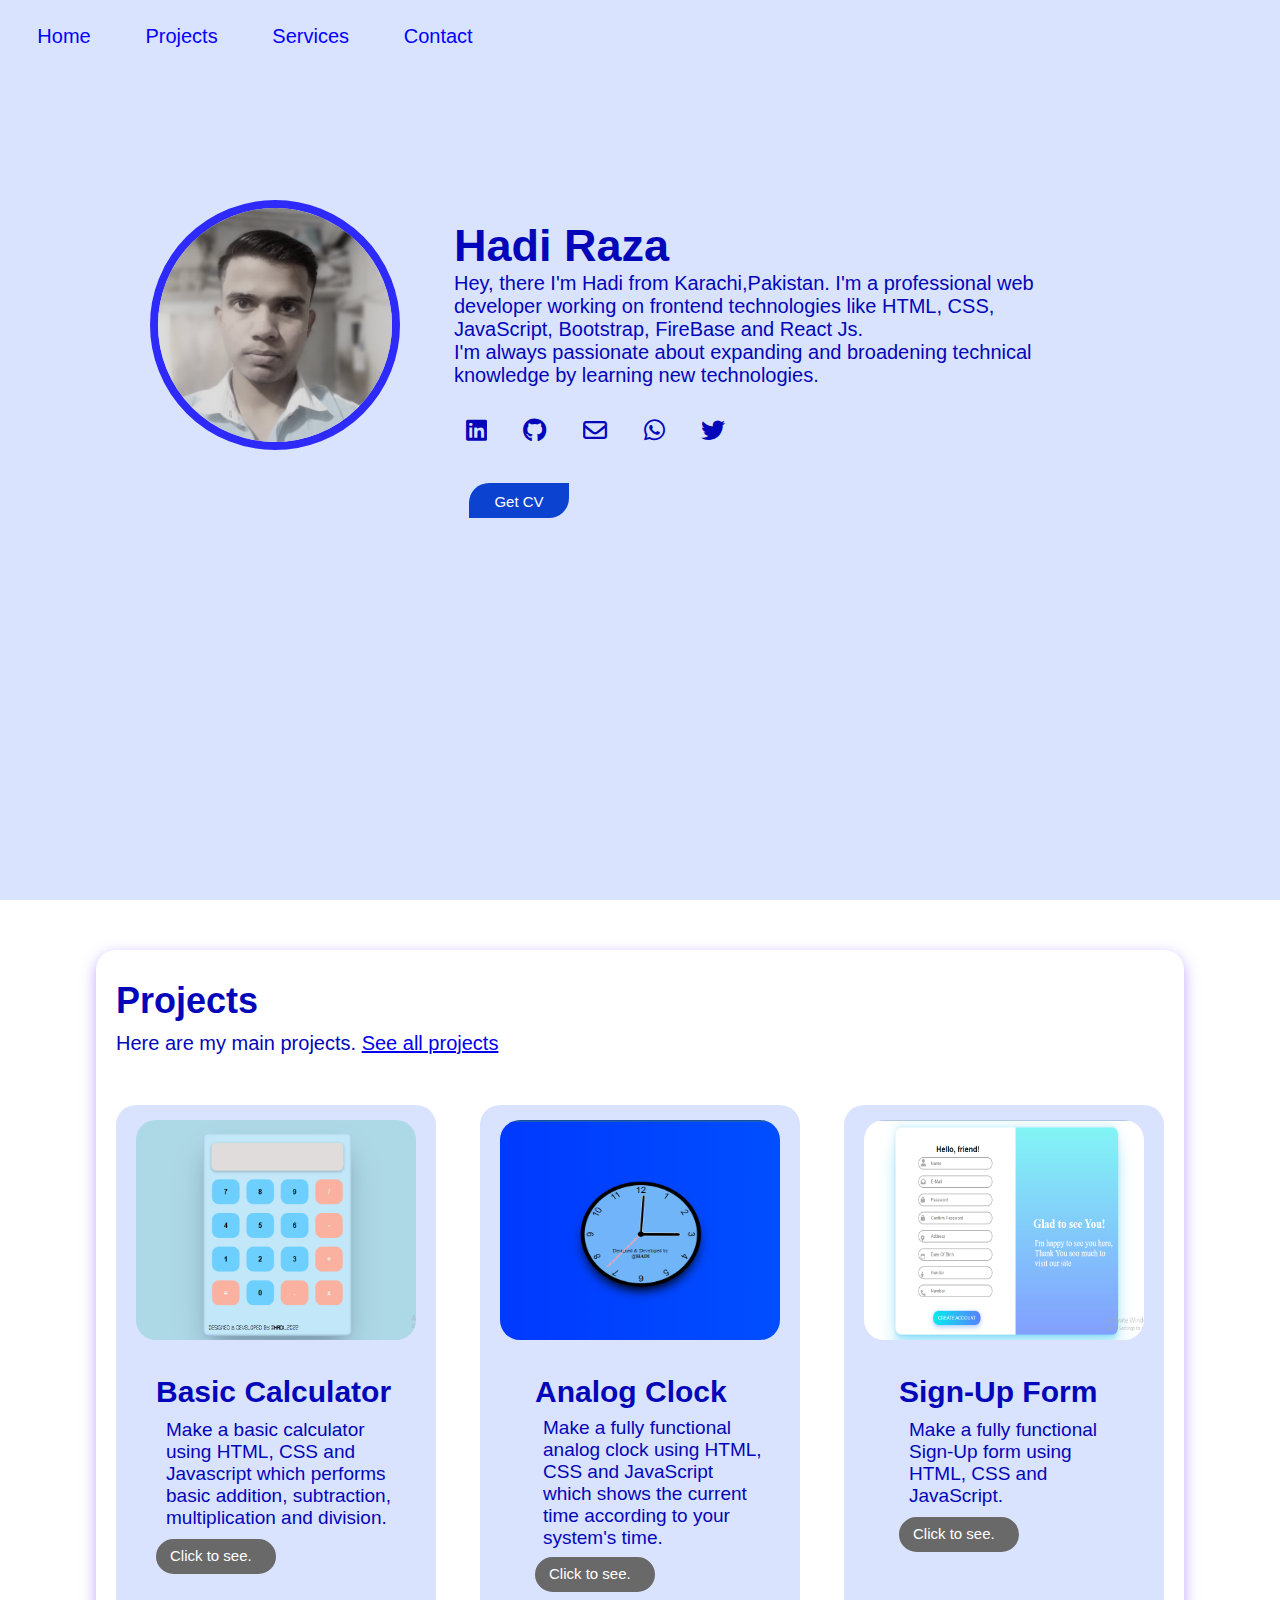
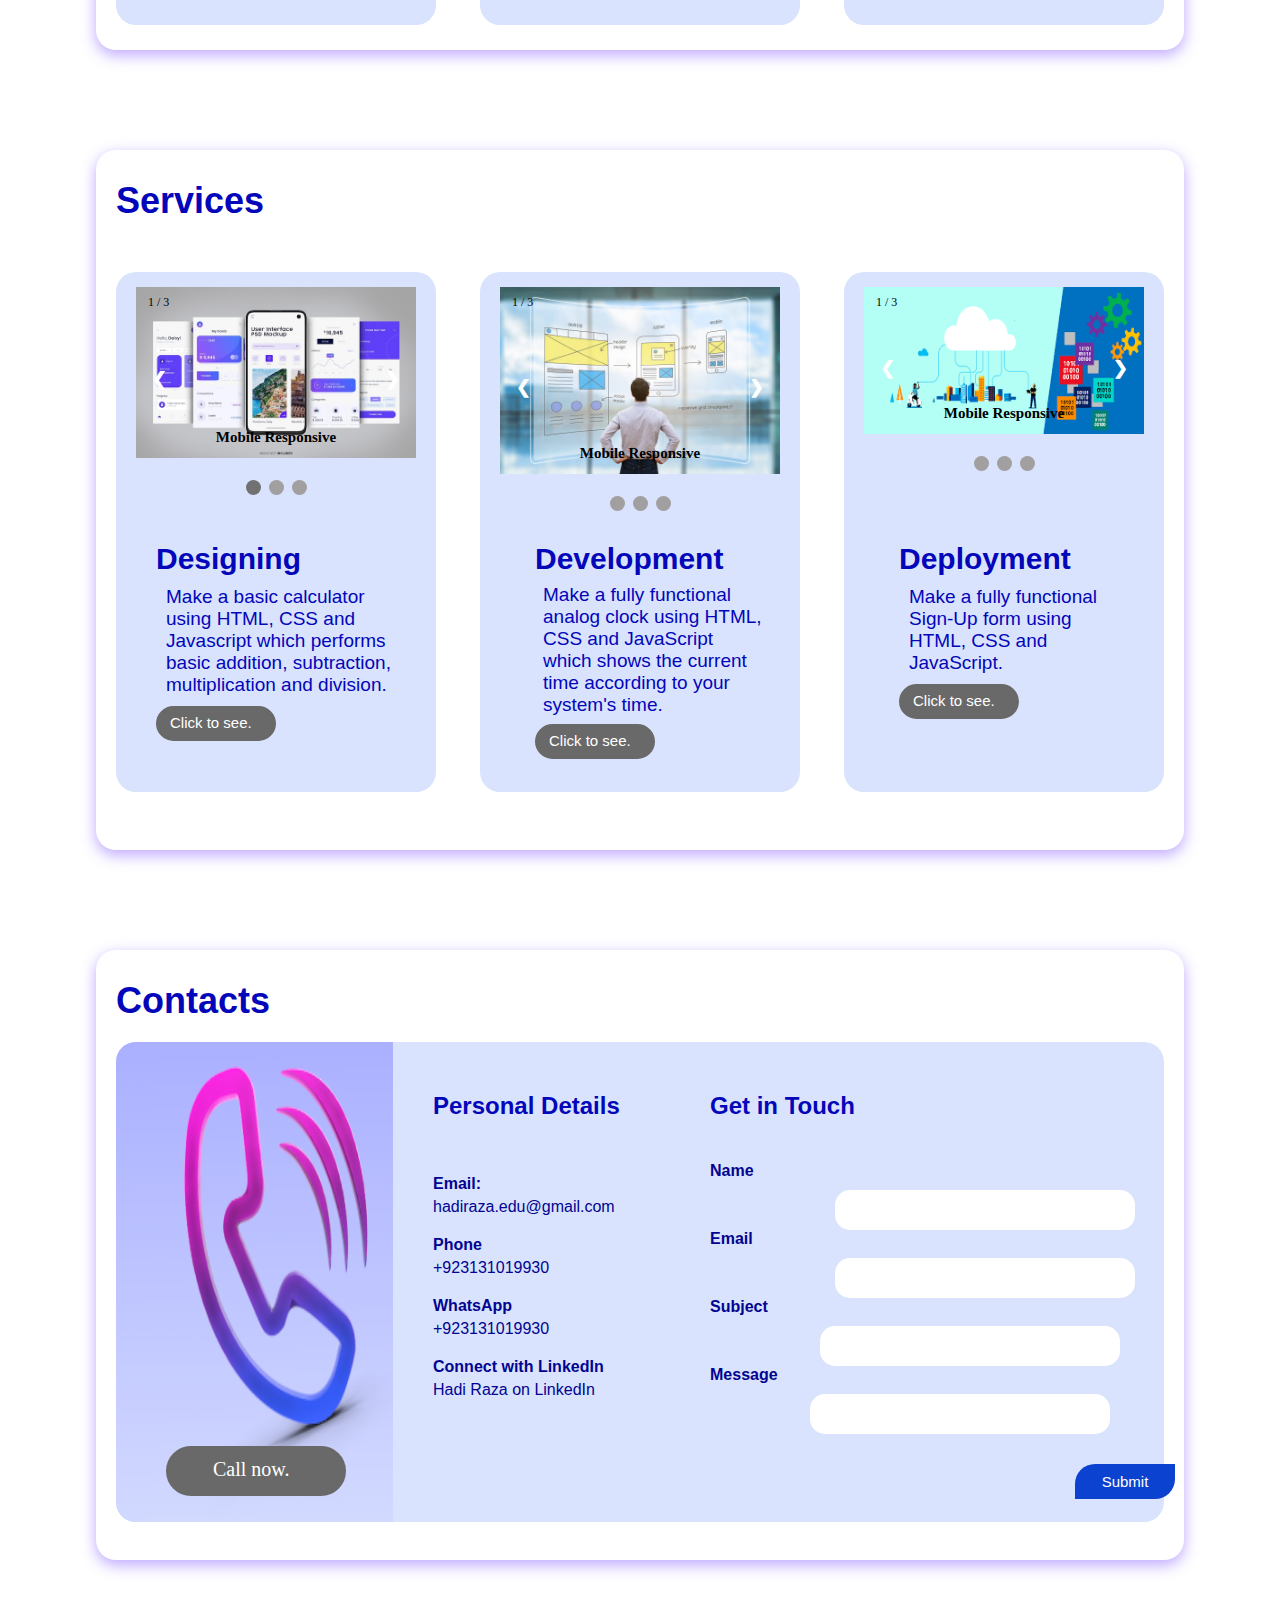
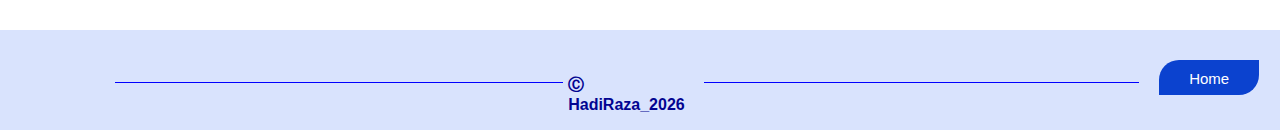
==== My/index.html @ 9b7e990f "Add files via upload" ====
<!DOCTYPE html>
<html lang="en">
<head>
    <meta charset="UTF-8">
    <meta http-equiv="X-UA-Compatible" content="IE=edge">
    <meta name="viewport" content="width=device-width, initial-scale=1.0">
    <title>HadiRaza-Portfolio</title>
    <link rel="icon" type="image/x-icon" href="html css js files/FavIcon.png">
    <link rel="stylesheet" href="html css js files/style.css">
    <link rel="stylesheet" href="css/all.css">
</head>
<body>
<!--------------------------------------------------   FRONT PAGE DETAILS SECTION STARTS   -------------------------------------------------> 
    <div class="container1" id="topp">
        <div class="sub-container1">
            <a href="#name">Home</a>
            <a href="#projects">Projects</a>
            <a href="#services">Services</a>
            <a href="#contacts">Contact</a>
        </div>
        <div class="sub-container2">
            <div id="img"><img src="html css js files/HadiRaza-ProfilePhoto.png" alt="Profile Photo" width="250px" height="250px" id="image"></div>
            <div id="about">
                <h1 id="name">Hadi Raza</h1>
                <p>Hey, there I'm Hadi from Karachi,Pakistan. I'm a professional web developer working on frontend technologies like HTML, CSS, JavaScript, Bootstrap, FireBase and React Js.<br> I'm always passionate about expanding and broadening technical knowledge by learning new technologies.</p>
                <div class="icons">
                    <a href="https://www.linkedin.com/in/hadiraza04/" target="_blank"><i class="fa-brands fa-linkedin"></i></a>
                    <a href="https://www.github.com/HadiRaza04/" target="_blank"><i class="fa-brands fa-github"></i></a>
                    <a href="mailto:hadiraza.edu@gmail.com" target="_blank"><i class="fa-regular fa-envelope"></i></a>
                    <a href="https://Wa.me/+923131019930" target="_blank"><i class="fa-brands fa-whatsapp"></i></a>
                    <a href="https://twitter.com/HadiRaza04" target="_blank"><i class="fa-brands fa-twitter"></i></a>
                    <a href="html css js files/Profile.pdf" target="_blank"  class="font1">Get CV</a>
                </div>
            </div>
        </div>
    </div>
<!----------------------------------------------------   FRONT PAGE DETAILS SECTION ENDS   -------------------------------------------------->     
<!----------------------------------------------------   PROJECTS DETAILS SECTION STARTS   -------------------------------------------------->     
    <div class="container2">
        <div class="sub-container3">
            <h1 id="projects">Projects</h1>
            <p>Here are my main projects. <a href="https://hadiraza-allprojects.netlify.app/" target="_blank">See all projects</a></p>
            <div class="sub-container4">
                <div class="sub-div1">
                    <div class="image"><img src="project/1.png" alt="Simple Calculator"></div>
                    <div class="para">
                        <h1>Basic Calculator</h1>
                        <p>Make a basic calculator using HTML, CSS and Javascript which performs basic addition, subtraction, multiplication and division.</p>
                        <a href="https://calculator-basic-with-ui.netlify.app/" target="_blank">Click to see.</a>
                    </div>
                </div>
                <div class="sub-div2">
                    <div class="image"><img src="project/2.png" alt="Analog Clock"></div>
                    <div class="para">
                        <h1>Analog Clock</h1>
                        <p>Make a fully functional analog clock using HTML, CSS and JavaScript which shows the current time according to your system's time.</p>
                        <a href="https://analog-clock-with-ui.netlify.app/" target="_blank">Click to see.</a>
                    </div>
                </div>
                <div class="sub-div3">
                    <div class="image"><img src="project/3.png" alt="Sign-Up Form"></div>
                    <div class="para">
                        <h1>Sign-Up Form</h1>
                        <p>Make a fully functional Sign-Up form using HTML, CSS and JavaScript.</p>
                        <a href="https://signup-com.netlify.app/" target="_blank">Click to see.</a>
                    </div>
                </div>
            </div>
        </div>
    </div>
<!------------------------------------------------------   PROJECTS DETAILS SECTION ENDS   --------------------------------------------------> 
<!------------------------------------------------------   SERVICES DETAILS SECTION STARTS   ------------------------------------------------> 
<div class="container2">
    <div class="sub-container3">
        <h1 id="services">Services</h1>
        <div class="sub-container4">
            <div class="sub-div1">
                <div class="image">
                    <div class="slideshow-container">
                        <div class="mySlides fade">
                            <div class="numbertext">1 / 3</div>
                            <img src="services/Ui 1.jpg" style="width:100%">
                            <div class="text">Mobile Responsive</div>
                        </div>
                        <div class="mySlides fade">
                            <div class="numbertext">2 / 3</div>
                            <img src="services/Ui 2.jpg" style="width:100%">
                            <div class="text">With All file formats</div>
                        </div>
                        <div class="mySlides fade">
                            <div class="numbertext">3 / 3</div>
                            <img src="services/Ui 3.jpg" style="width:100%">
                            <div class="text">With Figma/Adobe XD</div>
                        </div>
                        <a class="prev" onclick="plusSlides(-1)">&#10094;</a>
                        <a class="next" onclick="plusSlides(1)">&#10095;</a>
                    </div>
                        <br>
                    <div style="text-align:center">
                        <span class="dot" onclick="currentSlide(1)"></span>
                        <span class="dot" onclick="currentSlide(2)"></span>
                        <span class="dot" onclick="currentSlide(3)"></span>
                    </div>
                </div>
                <div class="para">
                    <h1>Designing</h1>
                    <p>Make a basic calculator using HTML, CSS and Javascript which performs basic addition, subtraction, multiplication and division.</p>
                    <a href="https://calculator-basic-with-ui.netlify.app/" target="_blank">Click to see.</a>
                </div>
            </div>
            <div class="sub-div2">
                <div class="image">
                    <div class="slideshow-container1">
                        <div class="mySlides1 fade1">
                            <div class="numbertext1">1 / 3</div>
                            <img src="services/Dev 1.jpg" style="width:100%">
                            <div class="text1">Mobile Responsive</div>
                        </div>
                        <div class="mySlides1 fade1">
                            <div class="numbertext1">2 / 3</div>
                            <img src="services/Dev 2.jpg" style="width:100%">
                            <div class="text1">With All file formats</div>
                        </div>
                        <div class="mySlides1 fade1">
                            <div class="numbertext1">3 / 3</div>
                            <img src="services/Dev 3.jpg" style="width:100%">
                            <div class="text1">With Figma/Adobe XD</div>
                        </div>
                        <a class="prev1" onclick="plusSlidess(-1)">&#10094;</a>
                        <a class="next1" onclick="plusSlidess(1)">&#10095;</a>
                    </div>
                        <br>
                    <div style="text-align:center">
                        <span class="dot1" onclick="currentSlides(1)"></span>
                        <span class="dot1" onclick="currentSlides(2)"></span>
                        <span class="dot1" onclick="currentSlides(3)"></span>
                    </div>
                </div>
                <div class="para">
                    <h1>Development</h1>
                    <p>Make a fully functional analog clock using HTML, CSS and JavaScript which shows the current time according to your system's time.</p>
                    <a href="https://analog-clock-with-ui.netlify.app/" target="_blank">Click to see.</a>
                </div>
            </div>
            <div class="sub-div3">
                <div class="image">
                    <div class="slideshow-container2">
                        <div class="mySlides2 fade2">
                            <div class="numbertext2">1 / 3</div>
                            <img src="services/Deploy 1.jpg" style="width:100%">
                            <div class="text2">Mobile Responsive</div>
                        </div>
                        <div class="mySlides2 fade2">
                            <div class="numbertext2">2 / 3</div>
                            <img src="services/Deploy 2.jpg" style="width:100%">
                            <div class="text2">With All file formats</div>
                        </div>
                        <div class="mySlides2 fade2">
                            <div class="numbertext2">3 / 3</div>
                            <img src="services/Deploy 3.jpg" style="width:100%">
                            <div class="text2">With Figma/Adobe XD</div>
                        </div>
                        <a class="prev2" onclick="plusSlidesss(-1)">&#10094;</a>
                        <a class="next2" onclick="plusSlidesss(1)">&#10095;</a>
                    </div>
                        <br>
                    <div style="text-align:center">
                        <span class="dot2" onclick="currentSlidess(1)"></span>
                        <span class="dot2" onclick="currentSlidess(2)"></span>
                        <span class="dot2" onclick="currentSlidess(3)"></span>
                    </div>
                </div>
                <div class="para">
                    <h1>Deployment</h1>
                    <p>Make a fully functional Sign-Up form using HTML, CSS and JavaScript.</p>
                    <a href="https://signup-com.netlify.app/" target="_blank">Click to see.</a>
                </div>
            </div>
        </div>
    </div>
</div> 
<!-----------------------------------------------------   SERVICES DETAILS SECTION ENDS   ----------------------------------------------------> 
<!----------------------------------------------------   CONTACT DETAILS SECTION STARTS   ---------------------------------------------------->    
    <div class="container3">
        <div class="sub-container5">
            <h1 id="contacts">Contacts</h1>
            <div class="container4">
                <div class="sub-div4">
                    <div id="contact-image">
                        <img src="contact/1.png" alt="Contact-Image">
                        <a href="tel:+923131019930" target="_blank">Call now.</a>
                    </div>
                    <div id="contact-details">
                        <h2>Personal Details</h2>
                        <h4 id="email101">Email:</h4>
                        <a href="mailto:hadiraza.edu@gmail.com" target="_blank">hadiraza.edu@gmail.com</a>
                        <h4>Phone</h4>
                        <a href="tel:+923131019930" target="_blank">+923131019930</a>
                        <h4>WhatsApp</h4>
                        <a href="https://Wa.me/+923131019930" target="_blank">+923131019930</a>
                        <h4>Connect with LinkedIn</h4>
                        <a href="https://www.linkedin.com/in/hadiraza04/" target="_blank">Hadi Raza on LinkedIn</a>
                    </div>
                </div>
                <div class="sub-div6">
                    <!---------- Not Confuse. This is just a line. ----------->
                </div>
                <div class="sub-div5">
                    <div id="touchForm">
                        <h2>Get in Touch</h2>
                    </div>
                    <div id="form">
                        <form action="https://formsubmit.co/hadiraza.edu@gmail.com" method="POST">
                            <label class="label" for="name">Name</label>
                            <input class="input" id="namee" type="text" name="name" required>
                            <br>
                            <label class="label" for="email">Email</label>
                            <input class="input" id="emaill" type="email" name="email" required>
                            <br>
                            <label class="label" for="subject">Subject</label>
                            <input class="input" id="subjectt" type="text" name="subject" required>
                            <br>
                            <label class="label" for="message">Message</label>
                            <input class="input" id="messagee" type="text" name="Message" required>
                            <br>
                            <button type="submit">Submit</button>
                       </form>
                    </div>
                </div>
            </div>
        </div>
    </div>
<!----------------------------------------------------   CONTACT DETAILS SECTION ENDS   -----------------------------------------------------> 
<!----------------------------------------------------   FOOTER DETAILS SECTION STARTS   ----------------------------------------------------> 
<div class="footer">
    <div id="footer1">
      <!------------------------------------------- Just a Horizontal Line ------------------------------------------->
    </div>
    <div id="footer2">
        <span>&#9400; HadiRaza_<span id="yearr"></span></span>
    </div>
    <div id="footer3">
      <!------------------------------------------- Just a Horizontal Line ------------------------------------------->
    </div>
    <div id="footer4">
        <a href="#topp" class="font">Home</a>
    </div>
</div>

    <script src="html css js files/app.js"></script>
</body>
</html>
---- My/html css js files/style.css ----
* {
    padding: 0;
    margin: 0;
    box-sizing: border-box;
}
/* <!------------------------------------------------- FRONT PAGE DETAILS SECTION STARTS ------------------------------------------------->  */
.container1 {
    width: 100%;
    height: 100vh;
    background: rgb(217, 227, 253);
    box-sizing: border-box;
    display: flex;
    flex-direction: column;
}
.sub-container1 {
    padding-top: 10px;
    padding-left: 10px;
    width: 500px;
    height: 100px;
    display: flex;
    flex-direction: row;
    justify-content: space-around;
}
.sub-container1>a {
    text-decoration: none;
    color: rgb(4, 0, 255);
    font-family: Arial, Helvetica, sans-serif;
    font-size: 20px;
    padding: 5px;
    margin: 10px 10px;
    height: 20px;
}
.sub-container1>a:hover {
    color: rgb(3, 6, 185);;
}
.sub-container2 {
    height: 500px;
    width: 100%;
    display: flex;
    flex-direction: row;
}
#img {
    width: 30%;
}
#about {
    width: 70%;
}
#image {
    border: 8px solid rgb(46, 43, 250);
    border-radius: 50%;
    margin-top: 100px;
    margin-left: 150px;
}
#image:hover {
    border: 8px solid rgb(105, 102, 255);
    transition: 0.6s;
}
#about>h1 {
    padding-top: 120px;
    padding-left: 70px;
    font-family: Arial, Helvetica, sans-serif;
    font-size: 45px;
    color: rgb(3, 6, 185);
}
#about>p {
    padding-left: 70px;
    font-family: Arial, Helvetica, sans-serif;
    font-size: 20px;
    padding-right: 200px;
    color: rgb(3, 6, 185);
}
.icons {
    width: 380px;
    height: 80px;
    margin-left: 65px;
}
i {
    padding-top: 20px;
    padding-left: 0px;
    margin: 10px 20px 20px 20px;
    scale: 1.5;
    color: rgb(3, 6, 185);
}
.icons .font1 {
  display: block;
  width: 100px;
  height: 35px;
  background: rgb(11, 66, 207);
  border: none;
  border-radius: 20px 0px 20px 0px;
  color: white;
  font-size: 15px;
  margin-left: 20px;
  margin-top: 30px;
  padding-top: 10px;
  font-family: Arial, Helvetica, sans-serif;
  text-decoration: none;
  text-align: center;
}

.icons .font1:hover {
  background: rgb(5, 51, 168);
  transition: 0.3s;
}
/* <!-------------------------------------------------- FRONT PAGE DETAILS SECTION ENDS ------------------------------------------------>  */
/* <!------------------------------------------------- PROJECTS DETAILS SECTION STARTS ------------------------------------------------->  */
.container2 {
    width: 100%;
    height: 800px;
    padding-top: 50px;
}
.sub-container3 {
    width: 85%;
    margin: auto;
    height: 700px;
    border-radius: 20px;
    padding: 20px;
    box-shadow: rgba(68, 0, 255, 0.35) 0px 5px 15px;
}
.sub-container3>p>a:hover {
    color: rgb(201, 0, 0);
    transition: 0.5s;
}
.sub-container4 {
    width: 100%;
    height: 550px;
    display: flex;
    flex-direction: row;
    justify-content: space-between;
    margin-top: 50px;
}
.sub-container4>div {
    background: rgb(217, 227, 253);
    width: 320px;
    height: 520px;
    border-radius: 20px;
    display: flex;
    flex-direction: row;
}
.sub-container3>h1 {
    font-family: Arial, Helvetica, sans-serif;
    font-size: 36px;
    color: rgb(3, 6, 185);
    margin-top: 10px;
}
.sub-container3>p {
    font-family: Arial, Helvetica, sans-serif;
    font-size: 20px;
    color: rgb(3, 6, 185);
    margin-top: 10px;
}
.sub-container3 .sub-container4 .sub-div1{
    display: flex;
    flex-direction: column;
}
.sub-container3 .sub-container4 .sub-div1>.image {
    width: 280px;
    height: 220px;
    margin: auto;
    margin-top: 15px;
}
.image>img {
    width: 280px;
    height: 220px;
    border-radius: 20px;
}
.image>img:hover {
    scale: 1.05;
    transition: 0.5s;
}
.sub-container3 .sub-container4 .sub-div2{
    display: flex;
    flex-direction: column;
}
.sub-container3 .sub-container4 .sub-div2>.image {
    width: 280px;
    height: 220px;
    margin: auto;
    margin-top: 15px;
}
.sub-container3 .sub-container4 .sub-div3{
    display: flex;
    flex-direction: column;
}
.sub-container3 .sub-container4 .sub-div3>.image {
    width: 280px;
    height: 220px;
    margin: auto;
    margin-top: 15px;
}
.sub-container3 .sub-container4 .sub-div3>.para {
    width: 260px;
    height: 250px;
    margin-left: 30px;
}
.sub-container3 .sub-container4 .sub-div2>.para {
    width: 260px;
    height: 250px;
    margin-left: 30px;
}
.sub-container3 .sub-container4 .sub-div1>.para {
    width: 260px;
    height: 250px;
    margin-left: 30px;
    padding-left: 10px;
    color: rgb(3, 6, 185);
    font-family: Arial, Helvetica, sans-serif;
    font-size: 15px;
}
.sub-container3 .sub-container4 .sub-div1>.para>p {
    padding: 10px;
    font-size: 19px;
}
.sub-container3 .sub-container4 .sub-div2>.para {
    width: 260px;
    height: 250px;
    margin-left: 30px;
    padding-left: 25px;
    color: rgb(3, 6, 185);
    font-family: Arial, Helvetica, sans-serif;
    font-size: 15px;
}
.sub-container3 .sub-container4 .sub-div2>.para>p {
    padding: 8px;
    font-size: 19px;
}
.sub-container3 .sub-container4 .sub-div3>.para {
    width: 260px;
    height: 250px;
    margin-left: 30px;
    padding-left: 25px;
    color: rgb(3, 6, 185);
    font-family: Arial, Helvetica, sans-serif;
    font-size: 15px;
}
.sub-container3 .sub-container4 .sub-div3>.para>p {
    padding: 10px;
    font-size: 19px;
}
.para>a {
    display: block;
    text-decoration: none;
    width: 120px;
    height: 35px;
    border: 2px solid rgb(105, 105, 105);
    background-color: rgb(105, 105, 105);
    color: rgb(255, 255, 255);
    padding-top: 6px;
    padding-left: 12px;
    border-radius: 20px;
}
.para>a:hover {
    background-color: white;
    transition: 0.5s;
    color: black;
}
.sub-container3 #services {
  font-family: Arial, Helvetica, sans-serif;
  font-size: 36px;
  color: rgb(3, 6, 185);
  margin-top: 10px;
}
/* <!--------------------------------------------------- PROJECTS DETAILS SECTION ENDS -------------------------------------------------->  */
/* <!-------------------------------------------------- CONTACTS DETAILS SECTION STARTS ------------------------------------------------->  */
.container3 {
    width: 100%;
    height: 730px;
    padding-top: 50px;
}
.sub-container5 {
    width: 85%;
    margin: auto;
    height: 610px;
    border-radius: 20px;
    padding: 20px;
    box-shadow: rgba(68, 0, 255, 0.35) 0px 5px 15px;
}
.sub-container5>h1 {
    font-family: Arial, Helvetica, sans-serif;
    font-size: 36px;
    color: rgb(3, 6, 185);
    margin-top: 10px;
}
.container4 {
    width: 100%;
    height: 480px;
    display: flex;
    flex-direction: row;
    background: rgb(217, 227, 253);
    margin-top: 20px;
    border-radius: 20px;
}
.sub-div4 {
    background: rgb(217, 227, 253);
    width: 554px;
    height: 480px;
    border-radius: 20px 0px 0px 20px;
    display: flex;
    flex-direction: row;
}
#contact-image {
    width: 50%;
    height: 480px;
    box-sizing: border-box;
    overflow: hidden;
    border-radius: 20px 0px 0px 20px;
}
#contact-details {
    width: 50%;
    height: 480px;
}
#contact-details>h2 {
    color: rgb(3, 6, 185);
    font-family: Arial, Helvetica, sans-serif;
    padding-left: 40px;
    padding-top: 50px;
}
#contact-details>h4 {
    color: rgb(2, 4, 145);
    font-family: Arial, Helvetica, sans-serif;
    padding-left: 40px;
    padding-top: 20px;
}
#contact-details>#email101 {
    padding-top: 55px;
}
#contact-details>a {
    padding-left: 40px;
    text-decoration: none;
    color: rgb(2, 4, 145);
    display: block;
    padding-top: 5px;
    font-family: Arial, Helvetica, sans-serif;
}
#contact-image>img {
    width: 600px;
    height: 400px;
    scale: 1.5;
    padding-right: 180px;
    border-radius: 20px 0px 0px 20px;
}
#contact-image>a {
    position: absolute;
    cursor: pointer;
    display: block;
    width: 180px;
    height: 50px;
    text-decoration: none;
    border-radius: 25px;
    border: 2px solid rgb(105, 105, 105);
    background-color: rgb(105, 105, 105);
    color: white;
    margin-left: 50px;
    padding: 10px;
    padding-left: 45px;
    font-size: 20px;
    position: relative;
}
#contact-image>a:hover {
    background-color: white;
    transition: 0.5s;
    color: black;  
}
.sub-div5 {
    width: 553px;
    height: 480px;
}
.sub-div6 {
    width: 2px;
    height: 300px;
    background: blue;
}
.sub-div5>#touchForm {
    width: 100%;
    height: 100px;
}
.sub-div5>#touchForm>h2 {
    color: rgb(3, 6, 185);
    font-family: Arial, Helvetica, sans-serif;
    padding-left: 40px;
    padding-top: 50px;
}
.sub-div6 {
    width: 1px;
    height: 300px;
    background: blue;
}
#form>form {
    display: block;
    position: static;
    color: rgb(2, 4, 145);
    font-family: Arial, Helvetica, sans-serif;
    padding-left: 40px;
    padding-top: 20px;
}
#form>form>.input {
    margin-left: 100px;
    margin-top: 10px;
    border: none;
    width: 300px;
    height: 40px;
    padding: 10px;
    border-radius: 15px;
    font-size: 16px;
    color: rgb(0, 3, 161);;
}
#form>form>.input:hover {
    border: 1px solid rgb(42, 46, 252);
}
#form>form>#namee {
    margin-left: 125px;
}
#form>form>#emaill {
    margin-left: 125px;
}
#form>form>#subjectt {
    margin-left: 110px;
}
#form>form>.label {
    padding-top: 10px;
    font-weight: bold;
}
#form>form>button {
    width: 100px;
    height: 35px;
    background: rgb(11, 66, 207);
    border: none;
    border-radius: 20px 0px 20px 0px;
    color: white;
    font-size: 15px;
    margin-left: 365px;
    margin-top: 30px;
}
#form>form>button:hover {
    background: rgb(5, 51, 168);
    transition: 0.3s;
}
.sub-div6 {
    background-color: rgba(7, 11, 250, 0.473);
    width: 1px;
    height: 380px;
    margin-top: 50px;
}
/* <!------------------------------------------------ CONTACTS DETAILS SECTION ENDS ----------------------------------------------->  */
/* <!--------------------------------------------SLIDE IMAGE IN SERVICES SECTION STARTS-------------------------------------------->  */
.slideshow-container {
    max-width: 500px;
    position: relative;
    margin: auto;
  }
  /* Hide the images by default */
  .mySlides {
    display: none;
  }
  /* Next & previous buttons */
  .prev, .next {
    cursor: pointer;
    position: absolute;
    top: 50%;
    width: auto;
    margin-top: -22px;
    padding: 16px;
    color: white;
    font-weight: bold;
    font-size: 18px;
    transition: 0.6s ease;
    border-radius: 0 3px 3px 0;
    user-select: none;
  }
  /* Position the "next button" to the right */
  .next {
    right: 0;
    border-radius: 3px 0 0 3px;
  }
  /* On hover, add a black background color with a little bit see-through */
  .prev:hover, .next:hover {
    background-color: rgba(0,0,0,0.8);
  }
  /* Caption text */
  .text {
    color: #000000;
    font-size: 15px;
    padding: 8px 12px;
    position: absolute;
    bottom: 8px;
    width: 100%;
    text-align: center;
    font-weight: bold;
  }
  /* Number text (1/3 etc) */
  .numbertext {
    color: #000000;
    font-size: 12px;
    padding: 8px 12px;
    position: absolute;
    top: 0;
  }
  /* The dots/bullets/indicators */
  .dot {
    cursor: pointer;
    height: 15px;
    width: 15px;
    margin: 0 2px;
    background-color: rgb(161, 159, 159);
    border-radius: 50%;
    display: inline-block;
    transition: background-color 0.6s ease;
  }
  .active, .dot:hover {
    background-color: #717171;
  }
  /* Fading animation */
  .fade {
    animation-name: fade;
    animation-duration: 1.5s;
  }
  @keyframes fade {
    from {opacity: .4}
    to {opacity: 1}
  }
  .slideshow-container1 {
    max-width: 500px;
    position: relative;
    margin: auto;
  }
  /* Hide the images by default */
  .mySlides1 {
    display: none;
  }
  /* Next & previous buttons */
  .prev1, .next1 {
    cursor: pointer;
    position: absolute;
    top: 50%;
    width: auto;
    margin-top: -22px;
    padding: 16px;
    color: white;
    font-weight: bold;
    font-size: 18px;
    transition: 0.6s ease;
    border-radius: 0 3px 3px 0;
    user-select: none;
  }
  /* Position the "next button" to the right */
  .next1 {
    right: 0;
    border-radius: 3px 0 0 3px;
  }
  /* On hover, add a black background color with a little bit see-through */
  .prev1:hover, .next1:hover {
    background-color: rgba(0,0,0,0.8);
  }
  /* Caption text */
  .text1 {
    color: #000000;
    font-size: 15px;
    padding: 8px 12px;
    position: absolute;
    bottom: 8px;
    width: 100%;
    text-align: center;
    font-weight: bold;
  }
  /* Number text (1/3 etc) */
  .numbertext1 {
    color: #000000;
    font-size: 12px;
    padding: 8px 12px;
    position: absolute;
    top: 0;
  }
  /* The dots/bullets/indicators */
  .dot1 {
    cursor: pointer;
    height: 15px;
    width: 15px;
    margin: 0 2px;
    background-color: rgb(161, 159, 159);
    border-radius: 50%;
    display: inline-block;
    transition: background-color 0.6s ease;
  }
  .active1, .dot1:hover {
    background-color: #717171;
  }
  /* Fading animation */
  .fade1 {
    animation-name: fade;
    animation-duration: 1.5s;
  }
  @keyframes fade {
    from {opacity: .4}
    to {opacity: 1}
  }
  .slideshow-container2 {
    max-width: 500px;
    position: relative;
    margin: auto;
  }
  /* Hide the images by default */
  .mySlides2 {
    display: none;
  }
  /* Next & previous buttons */
  .prev2, .next2 {
    cursor: pointer;
    position: absolute;
    top: 50%;
    width: auto;
    margin-top: -22px;
    padding: 16px;
    color: white;
    font-weight: bold;
    font-size: 18px;
    transition: 0.6s ease;
    border-radius: 0 3px 3px 0;
    user-select: none;
  }
  /* Position the "next button" to the right */
  .next2 {
    right: 0;
    border-radius: 3px 0 0 3px;
  }
  /* On hover, add a black background color with a little bit see-through */
  .prev2:hover, .next2:hover {
    background-color: rgba(0,0,0,0.8);
  }
  /* Caption text */
  .text2 {
    color: #000000;
    font-size: 15px;
    padding: 8px 12px;
    position: absolute;
    bottom: 8px;
    width: 100%;
    text-align: center;
    font-weight: bold;
  }
  /* Number text (1/3 etc) */
  .numbertext2 {
    color: #000000;
    font-size: 12px;
    padding: 8px 12px;
    position: absolute;
    top: 0;
  }
  /* The dots/bullets/indicators */
  .dot2 {
    cursor: pointer;
    height: 15px;
    width: 15px;
    margin: 0 2px;
    background-color: rgb(161, 159, 159);
    border-radius: 50%;
    display: inline-block;
    transition: background-color 0.6s ease;
  }
  .active2, .dot2:hover {
    background-color: #717171;
  }
  /* Fading animation */
  .fade2 {
    animation-name: fade;
    animation-duration: 1.5s;
  }
  @keyframes fade {
    from {opacity: .4}
    to {opacity: 1}
  }
  /* <!--------------------------------------------SLIDE IMAGE IN SERVICES SECTION STARTS-------------------------------------------->  */
  /* ---------------------------------------- Footer SECTION STARTS -------------------------------------------- */
.footer {
    position: static;
    bottom:0;
    left:0;
    width:100%;
    height: 100px;
    background: rgb(217, 227, 253);
    display: flex;
    flex-direction: row;
  }
  .footer #footer1 {
    margin-top: 52px;
    margin-left: 9%;
    width: 35%;
    height: 1px;
    background: blue;
  }
  .footer #footer3 {
    margin-top: 52px;
    width: 34%;
    height: 1px;
    background: blue;
  }
  .footer #footer2>span {
    font-family: Arial, Helvetica, sans-serif;
    font-weight: bold;
    color: rgb(2, 4, 145);
  }
  .footer #footer2 {
    margin-top: 45px;
    padding-left: 5px;
    width: 11%;
    height: 5px;
  }
  .footer #footer4 {
    width: 10%;
    height: 100px;
  }
  .footer #footer4>a {
    display: block;
    width: 100px;
    height: 35px;
    background: rgb(11, 66, 207);
    border: none;
    border-radius: 20px 0px 20px 0px;
    color: white;
    font-size: 15px;
    margin-left: 20px;
    margin-top: 30px;
    padding-top: 10px;
    font-family: Arial, Helvetica, sans-serif;
    text-decoration: none;
    text-align: center;
}
.footer #footer4>a:hover {
    background: rgb(5, 51, 168);
    transition: 0.3s;
}
/* -------------------------------------------------------- Footer SECTION ENDS -------------------------------------------------------- */
/* <!------------------------------------------------- SCROLL BAR SECTION STARTS ----------------------------------------------------->  */
/* width */
::-webkit-scrollbar {
    width: 18px;
  }
  /* Track */
  ::-webkit-scrollbar-track {
    box-shadow: inset 0 0 5px rgb(73, 76, 255); 
    border-radius: 0px;
  }
  /* Handle */
  ::-webkit-scrollbar-thumb {
    background: rgb(10, 14, 219);
    border-radius: 3px;
}
  /* Handle on hover */
  ::-webkit-scrollbar-thumb:hover {
    background: rgb(3, 6, 185); 
    transition: 0.5s;
  }
/* <!--------------------------------------------------- SCROLL BAR SECTION ENDS ------------------------------------------------->  */
/* <!------------------------------------------------- MEDIA QUERIES SECTION STARTS ------------------------------------------------->  */
@media screen and (max-width: 720px) {
    .container1 {
        width: 100%;
        height: 100vh;
    }
    .sub-container1 {
        width: 100%;
        height: 100px;
        background: rgb(217, 227, 253);
        box-shadow: rgba(0, 0, 0, 0.45) 0px 25px 20px -20px;  
        padding-top: 30px;  
    }
    .sub-container2 {
        height: 500px;
        width: 100%;
        display: flex;
        flex-direction: column;
    }
    #img {
        width: 100%;
        height: 200px;
        padding-top: 30px;
    }
    #about {
        box-sizing: border-box;
        width: 100%;
        height: 300px;
        padding: 5px;
    }
    #about>h1 {
        padding-top: 10px;
        padding-bottom: 10px;
        padding-left: 39%;
        justify-content: center;
        font-family: Arial, Helvetica, sans-serif;
        font-size: 25px;
        color: rgb(3, 6, 185);
    }
    #about>p {
        padding-right: 10px;
    }
    #about .icons {
        margin-left: 25%;
    }
    #image {
        border: 5px solid rgb(46, 43, 250);
        border-radius: 50%;
        margin-left: 35%;
        margin-top: 10px;
        width: 170px;
        height: 170px;
    } 
    .sub-container3 {
        overflow: hidden;
        height: 660px;
        overflow: hidden;
        }
    .sub-container4 {
        width: 400px;
        height: 545px;
        margin-top: 5px;
        margin-bottom: 2px;
        margin-left: 12%;
        overflow-x: scroll;
    }
    .sub-container4>div {
        width: 380px;
        height: 505px;
        margin: 10px;
    }
    .container4 {
        width: 500px;
        height: 500px;
        display: flex;
        flex-direction: column;
        overflow-y: scroll;
        overflow-x: hidden;
    }
    .sub-div4 {
        width: 460px;
        padding-left: 0px;
    }
    .sub-div5 {
        width: 460px;
        padding-left: 0px;
    }
    .sub-div6 {
        width: 420px;
        height: 1px;
        background-color: blue;
    }
      .footer #footer1 {
        width: 25%;
      }
      .footer #footer3 {
        width: 24%;
      }
      .footer #footer2>span {
        font-family: Arial, Helvetica, sans-serif;
        font-weight: bold;
        color: rgb(2, 4, 145);
      }
      .footer #footer2 {
        width: 23%;
      }
      .footer #footer4 {
        width: 10%;
        height: 100px;
      }
      .footer #footer4>a {
        margin-top: 35px;
    }
    .footer #footer4>a:hover {
        background: rgb(5, 51, 168);
        transition: 0.3s;
    }
}
@media screen and (max-width: 480px) {
  .container1 {
      width: 100%;
      height: 110vh;
  }
  .sub-container1 {
      width: 100%;
      height: 100px;
      background: rgb(217, 227, 253);
      box-shadow: rgba(0, 0, 0, 0.45) 0px 25px 20px -20px;  
      padding-top: 30px;  
  }
  .sub-container2 {
      height: 500px;
      width: 100%;
      display: flex;
      flex-direction: column;
  }
  #img {
      width: 100%;
      height: 200px;
      padding-top: 30px;
  }
  #about {
      box-sizing: border-box;
      width: 100%;
      height: 300px;
      padding: 5px;
  }
  #about>h1 {
      padding-top: 10px;
      padding-bottom: 10px;
      padding-left: 39%;
      justify-content: center;
      font-family: Arial, Helvetica, sans-serif;
      font-size: 25px;
      color: rgb(3, 6, 185);
  }
  #about>p {
      padding-right: 10px;
  }
  #about .icons {
      margin-left: 25%;
  }
  #cv {
    margin-left: 90px;
  }
  #image {
      border: 5px solid rgb(46, 43, 250);
      border-radius: 50%;
      margin-left: 35%;
      margin-top: 10px;
      width: 170px;
      height: 170px;
  } 
  .sub-container3 {
      overflow: hidden;
      height: 680px;
      overflow: hidden;
      }
  .sub-container4 {
      width: 370px;
      height: 545px;
      margin-top: 5px;
      margin-bottom: 2px;
      margin-left: 2px;
      overflow-x: scroll;
      padding-right: 10px;
  }
  .sub-container4>div {
      width: 380px;
      height: 505px;
      margin: 10px;
  }
  .container4 {
      width: 350px;
      height: 500px;
      display: flex;
      flex-direction: column;
      overflow-y: scroll;
      overflow-x: hidden;
  }
  .sub-div4 {
      width: 330px;
      height: 500px;
  }
  .sub-div4 #contact-image {
    width: 200px;
    height: 500px;
  }
  #contact-image>a {
    width: 100px;
    height: 40px;
    font-size: 17px;
    padding-left: 15px;
    padding-top: 8px;
  }
  #contact-details>h2 {
    font-size: 15px;
  }
  #contact-details>h4 {
    font-size: 12px;
  }
  #contact-details>a {
    font-size: 10px;
  }
  .sub-div5 {
      width: 400px;
      padding-left: 0px;
  }
  .sub-div5 #form {
    width: 100%;
    height: 300px;
  }
  .sub-div5 #form .label {
    width: 20px;
  }
  .sub-div5 #form .input {
    width: 100px;
    height: 30px;
    font-size: 10px;
  }
  .sub-div6 {
      width: 420px;
      height: 1px;
      background-color: blue;
  }
    .footer #footer1 {
      width: 20%;
    }
    .footer #footer3 {
      width: 20%;
    }
    .footer #footer2>span {
      font-family: Arial, Helvetica, sans-serif;
      font-weight: bold;
      color: rgb(2, 4, 145);
    }
    .footer #footer2 {
      width: 32%;
    }
    .footer #footer4 {
      width: 10%;
      height: 100px;
    }
    .footer #footer4>a {
      margin-top: 35px;
      padding-top: 8px;
      display: block;
      width: 65px;
      height: 30px;
      font-size: 15px;
      margin-left: 5px;
  }
  .footer #footer4>a:hover {
      background: rgb(5, 51, 168);
      transition: 0.3s;
  }
}
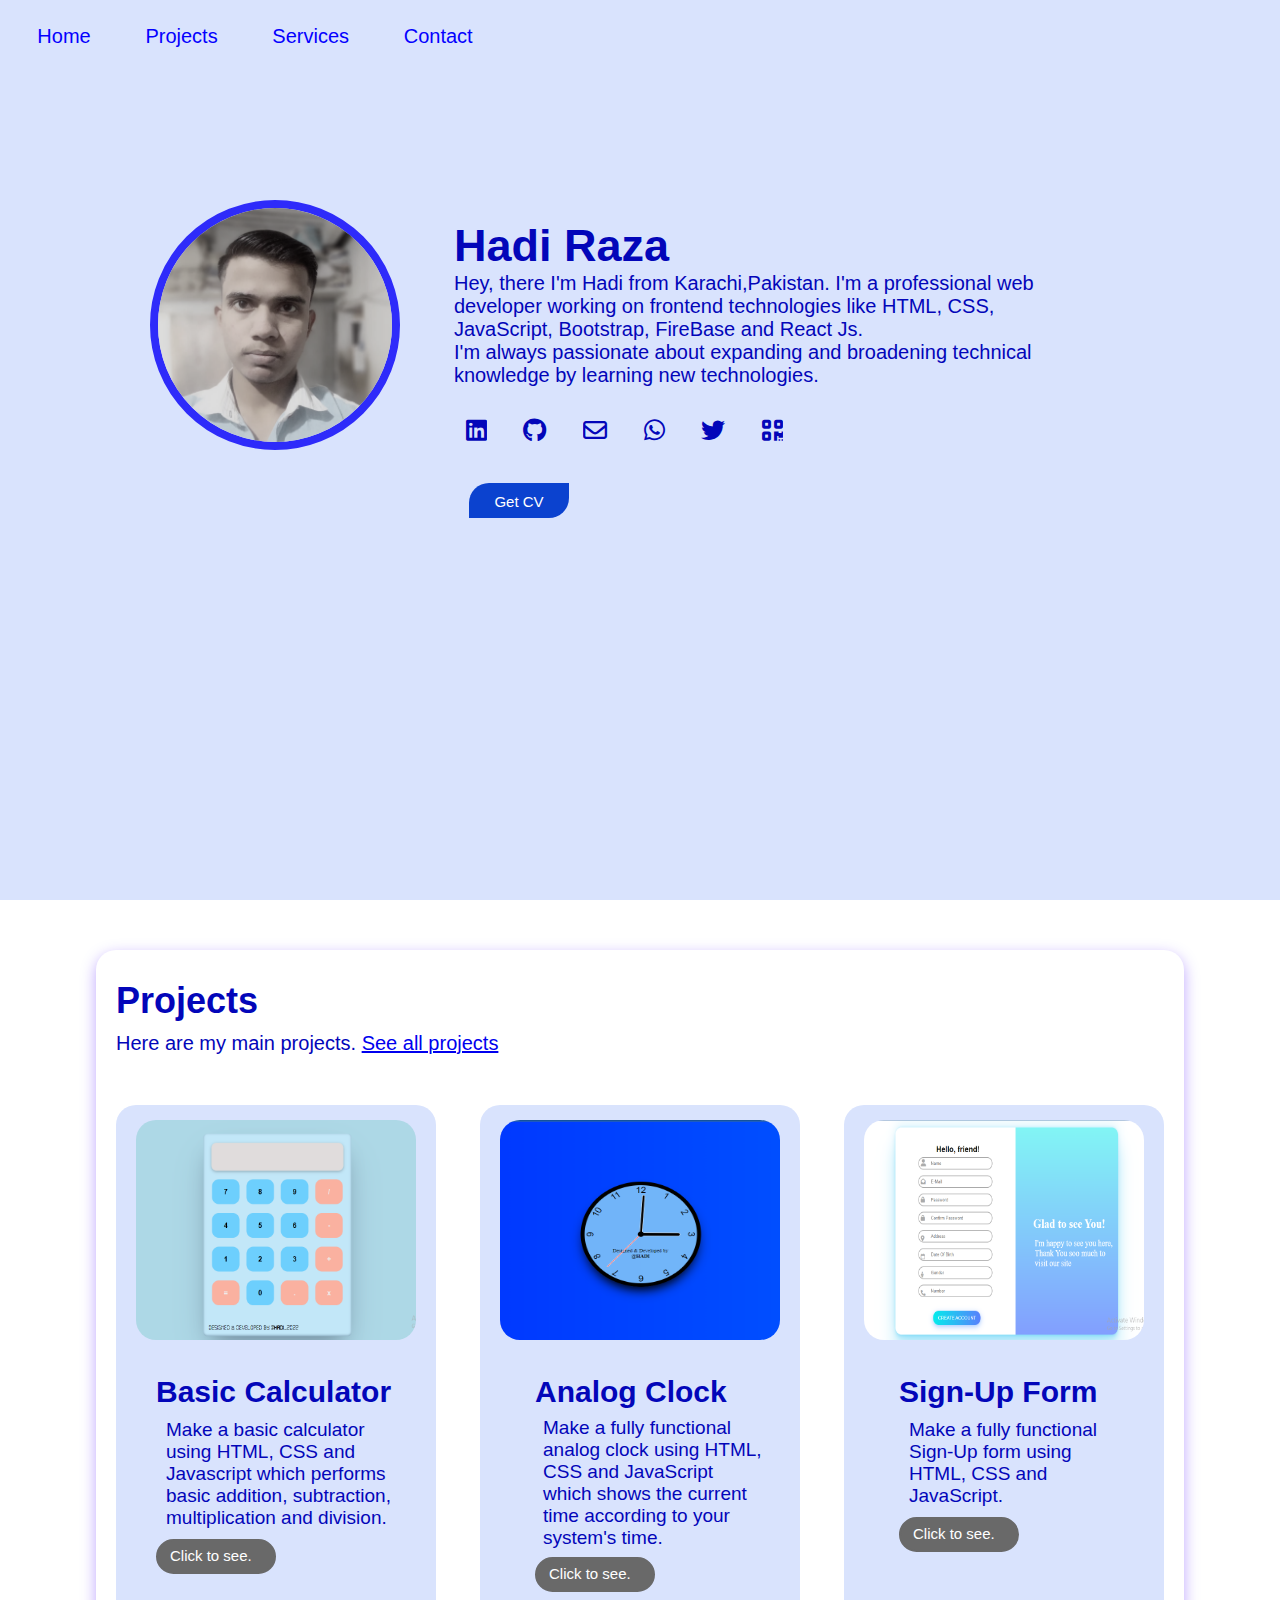
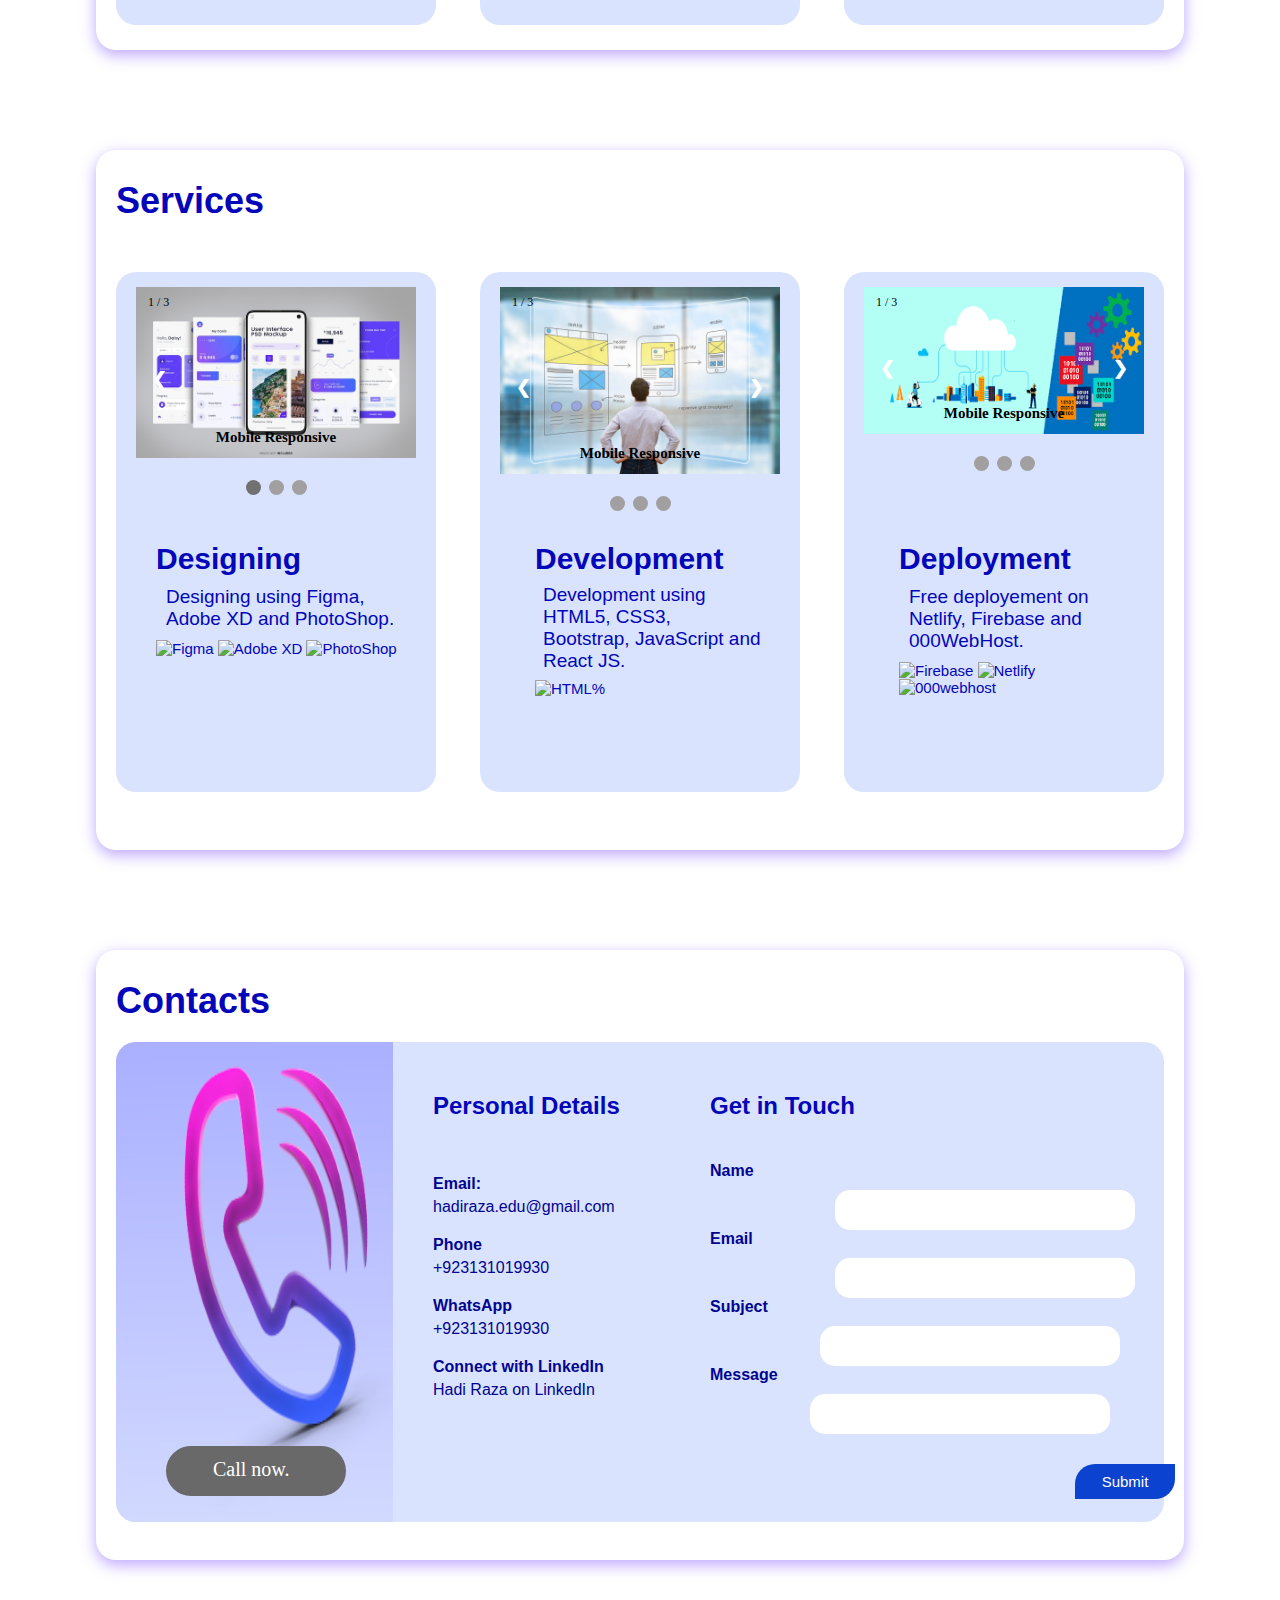
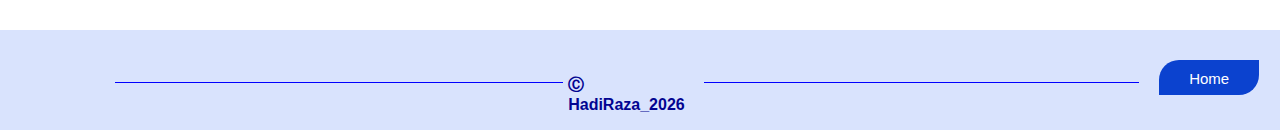
==== commit 77e89606: "complete portfolio" ====
--- a/My/index.html
+++ b/My/index.html
@@ -29,6 +29,7 @@
                     <a href="mailto:hadiraza.edu@gmail.com" target="_blank"><i class="fa-regular fa-envelope"></i></a>
                     <a href="https://Wa.me/+923131019930" target="_blank"><i class="fa-brands fa-whatsapp"></i></a>
                     <a href="https://twitter.com/HadiRaza04" target="_blank"><i class="fa-brands fa-twitter"></i></a>
+                    <a href="html css js files/qr-code.html" target="_blank" class="qrcode"><i class="fa-solid fa-qrcode"></i></a>
                     <a href="html css js files/Profile.pdf" target="_blank"  class="font1">Get CV</a>
                 </div>
             </div>
@@ -104,8 +105,10 @@
                 </div>
                 <div class="para">
                     <h1>Designing</h1>
-                    <p>Make a basic calculator using HTML, CSS and Javascript which performs basic addition, subtraction, multiplication and division.</p>
-                    <a href="https://calculator-basic-with-ui.netlify.app/" target="_blank">Click to see.</a>
+                    <p>Designing using Figma, Adobe XD and PhotoShop.</p>
+                    <img src="services/figma.png" alt="Figma">
+                    <img src="services/adobe xd.png" alt="Adobe XD">
+                    <img src="services/photoshop.png" alt="PhotoShop">
                 </div>
             </div>
             <div class="sub-div2">
@@ -138,8 +141,10 @@
                 </div>
                 <div class="para">
                     <h1>Development</h1>
-                    <p>Make a fully functional analog clock using HTML, CSS and JavaScript which shows the current time according to your system's time.</p>
-                    <a href="https://analog-clock-with-ui.netlify.app/" target="_blank">Click to see.</a>
+                    <p>Development using HTML5, CSS3, Bootstrap, JavaScript and React JS.</p>
+                    <img src="services/htmlcssjs.png" alt="HTML%" id="different">
+                    <!-- <img src="services/css3.png" alt="CSS3">
+                    <img src="services/photoshop.png" alt="JavaScript"> -->
                 </div>
             </div>
             <div class="sub-div3">
@@ -172,8 +177,10 @@
                 </div>
                 <div class="para">
                     <h1>Deployment</h1>
-                    <p>Make a fully functional Sign-Up form using HTML, CSS and JavaScript.</p>
-                    <a href="https://signup-com.netlify.app/" target="_blank">Click to see.</a>
+                    <p>Free deployement on Netlify, Firebase and 000WebHost.</p>
+                    <img src="services/firebase.png" alt="Firebase">
+                    <img src="services/netlify.png" alt="Netlify">
+                    <img src="services/000webhost.png" alt="000webhost">
                 </div>
             </div>
         </div>
